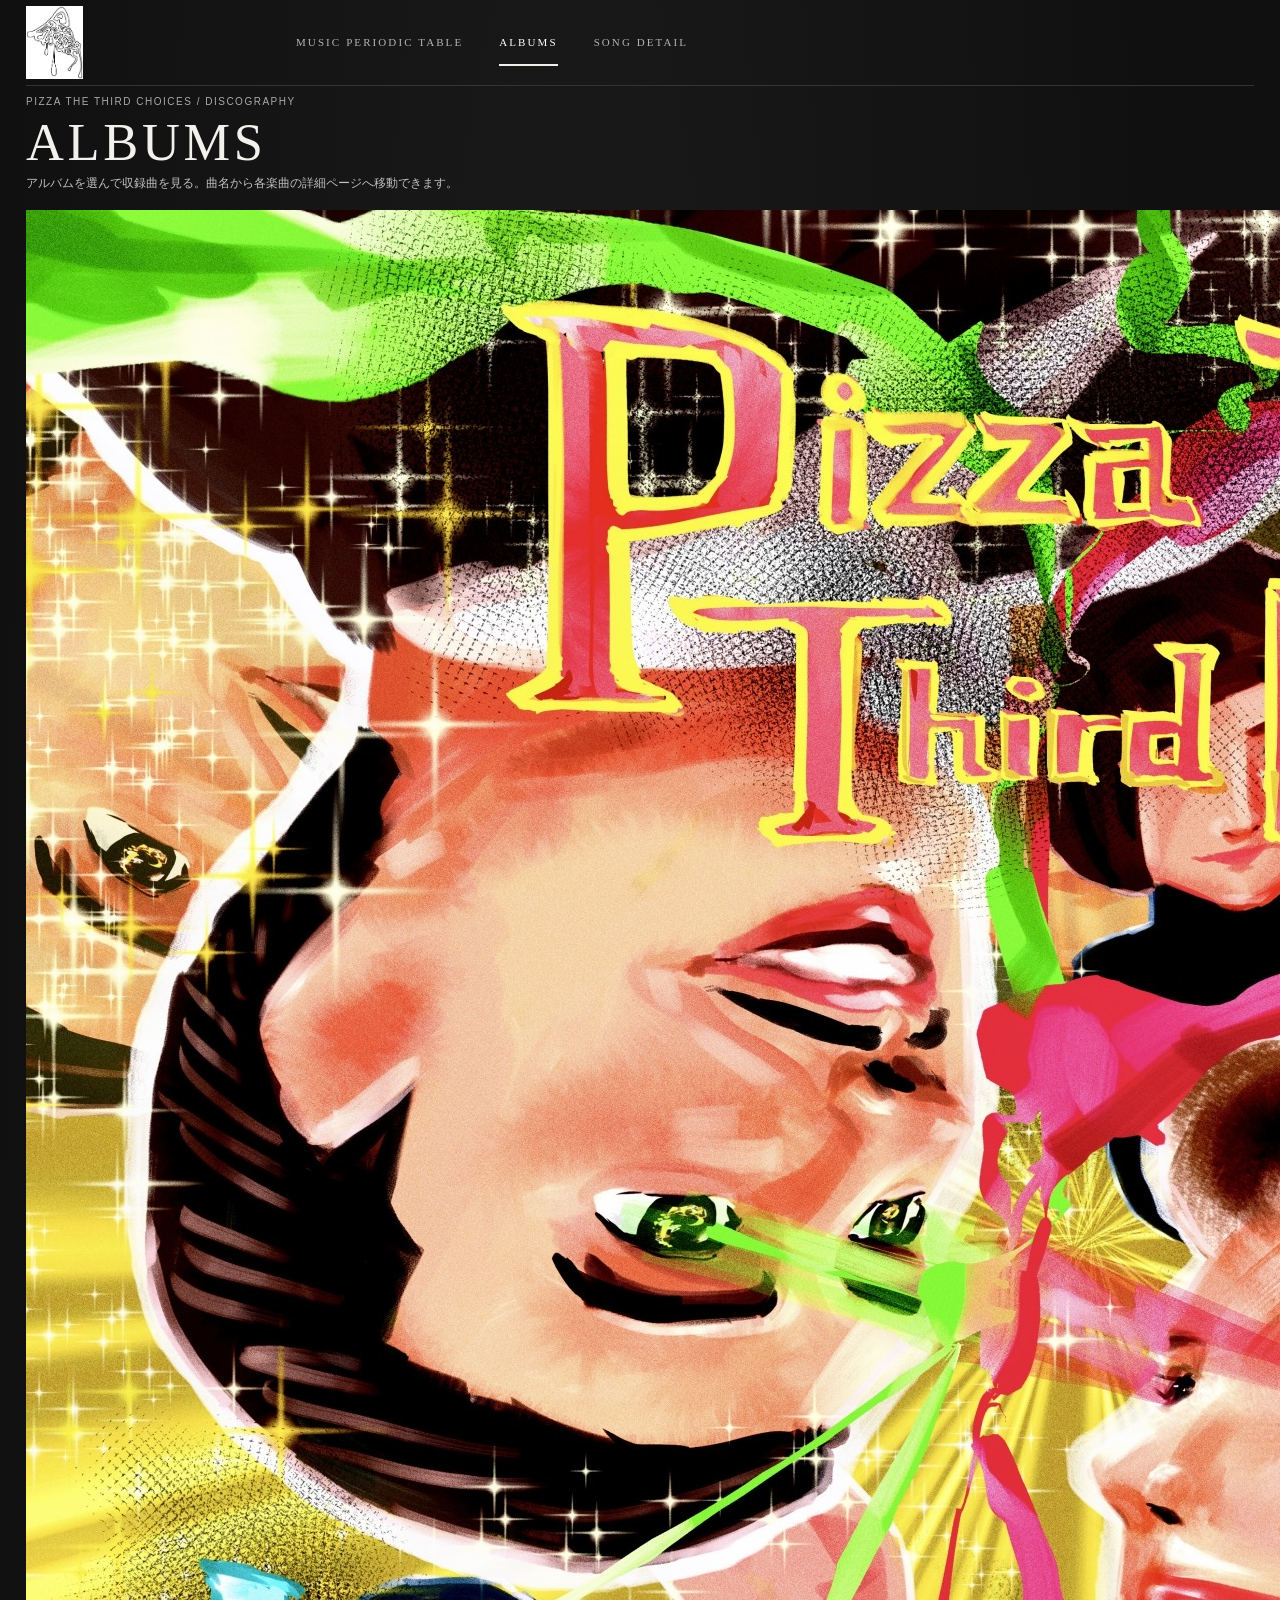
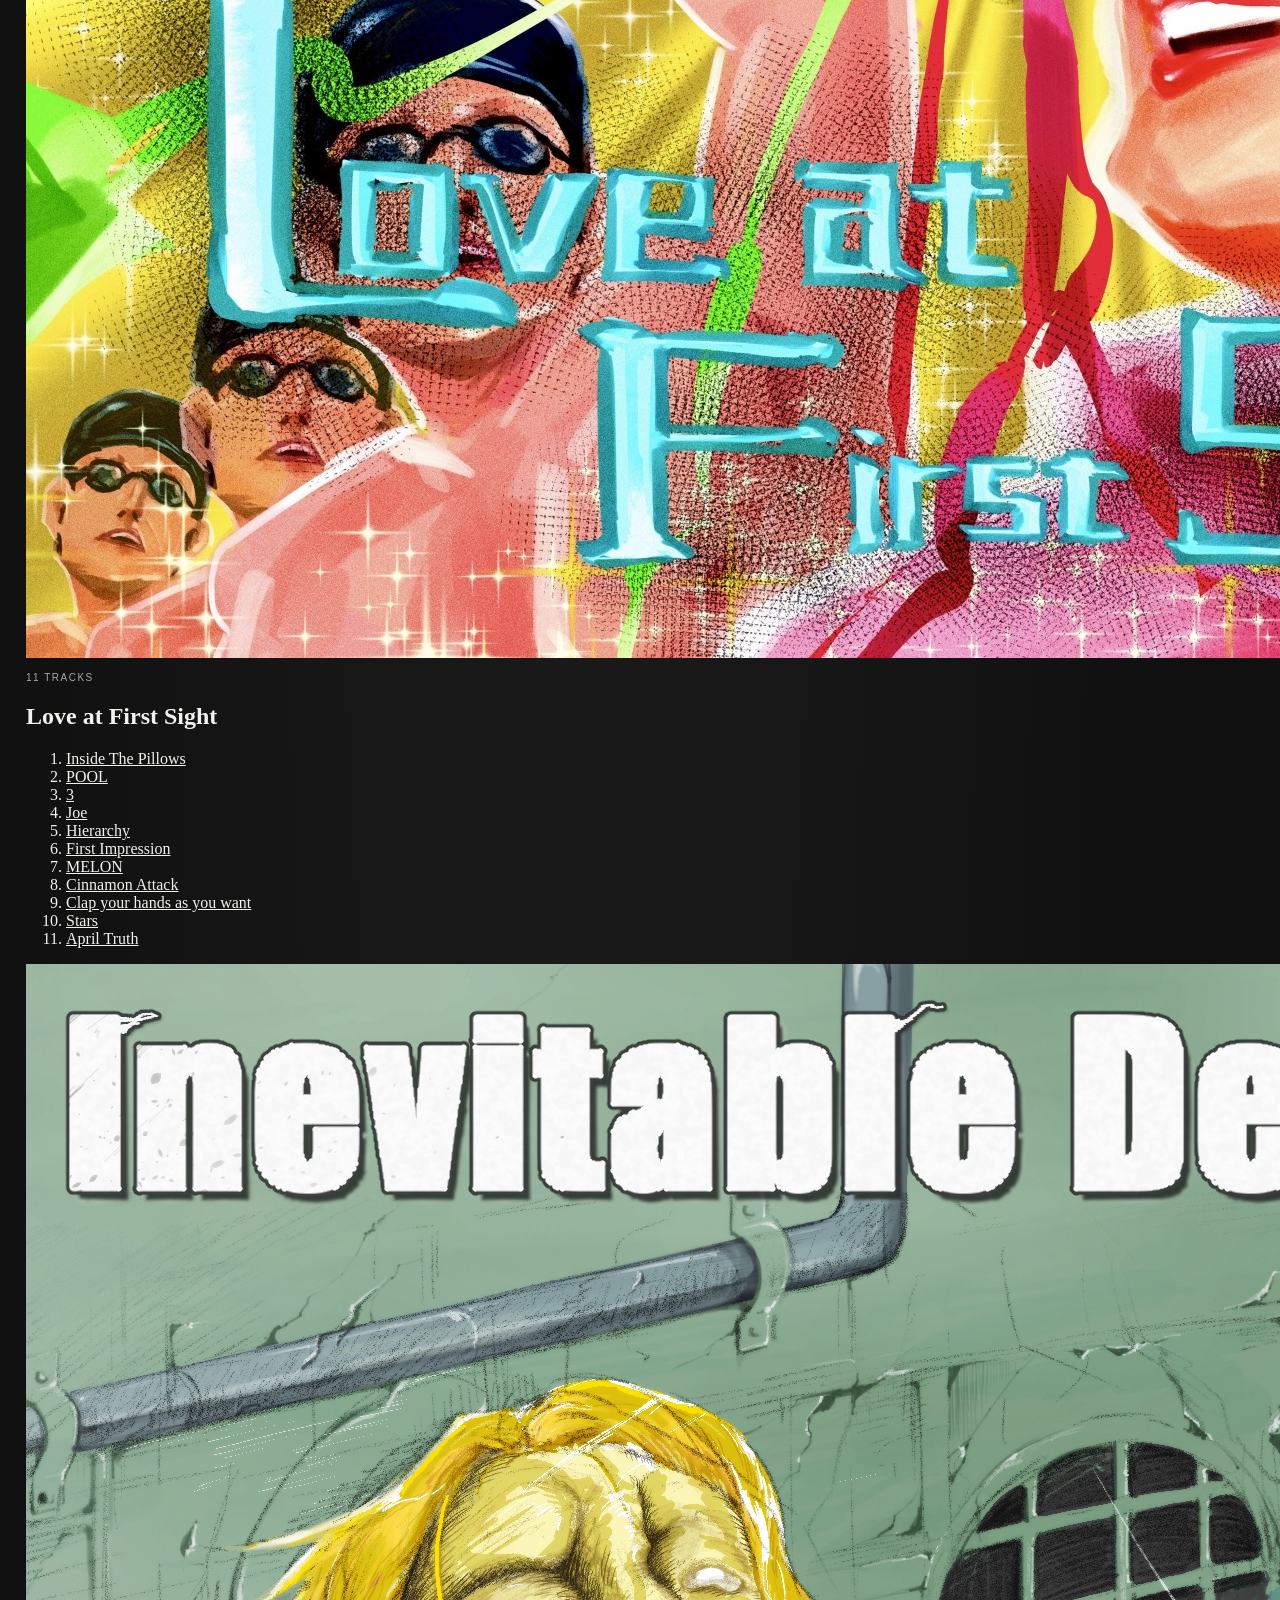
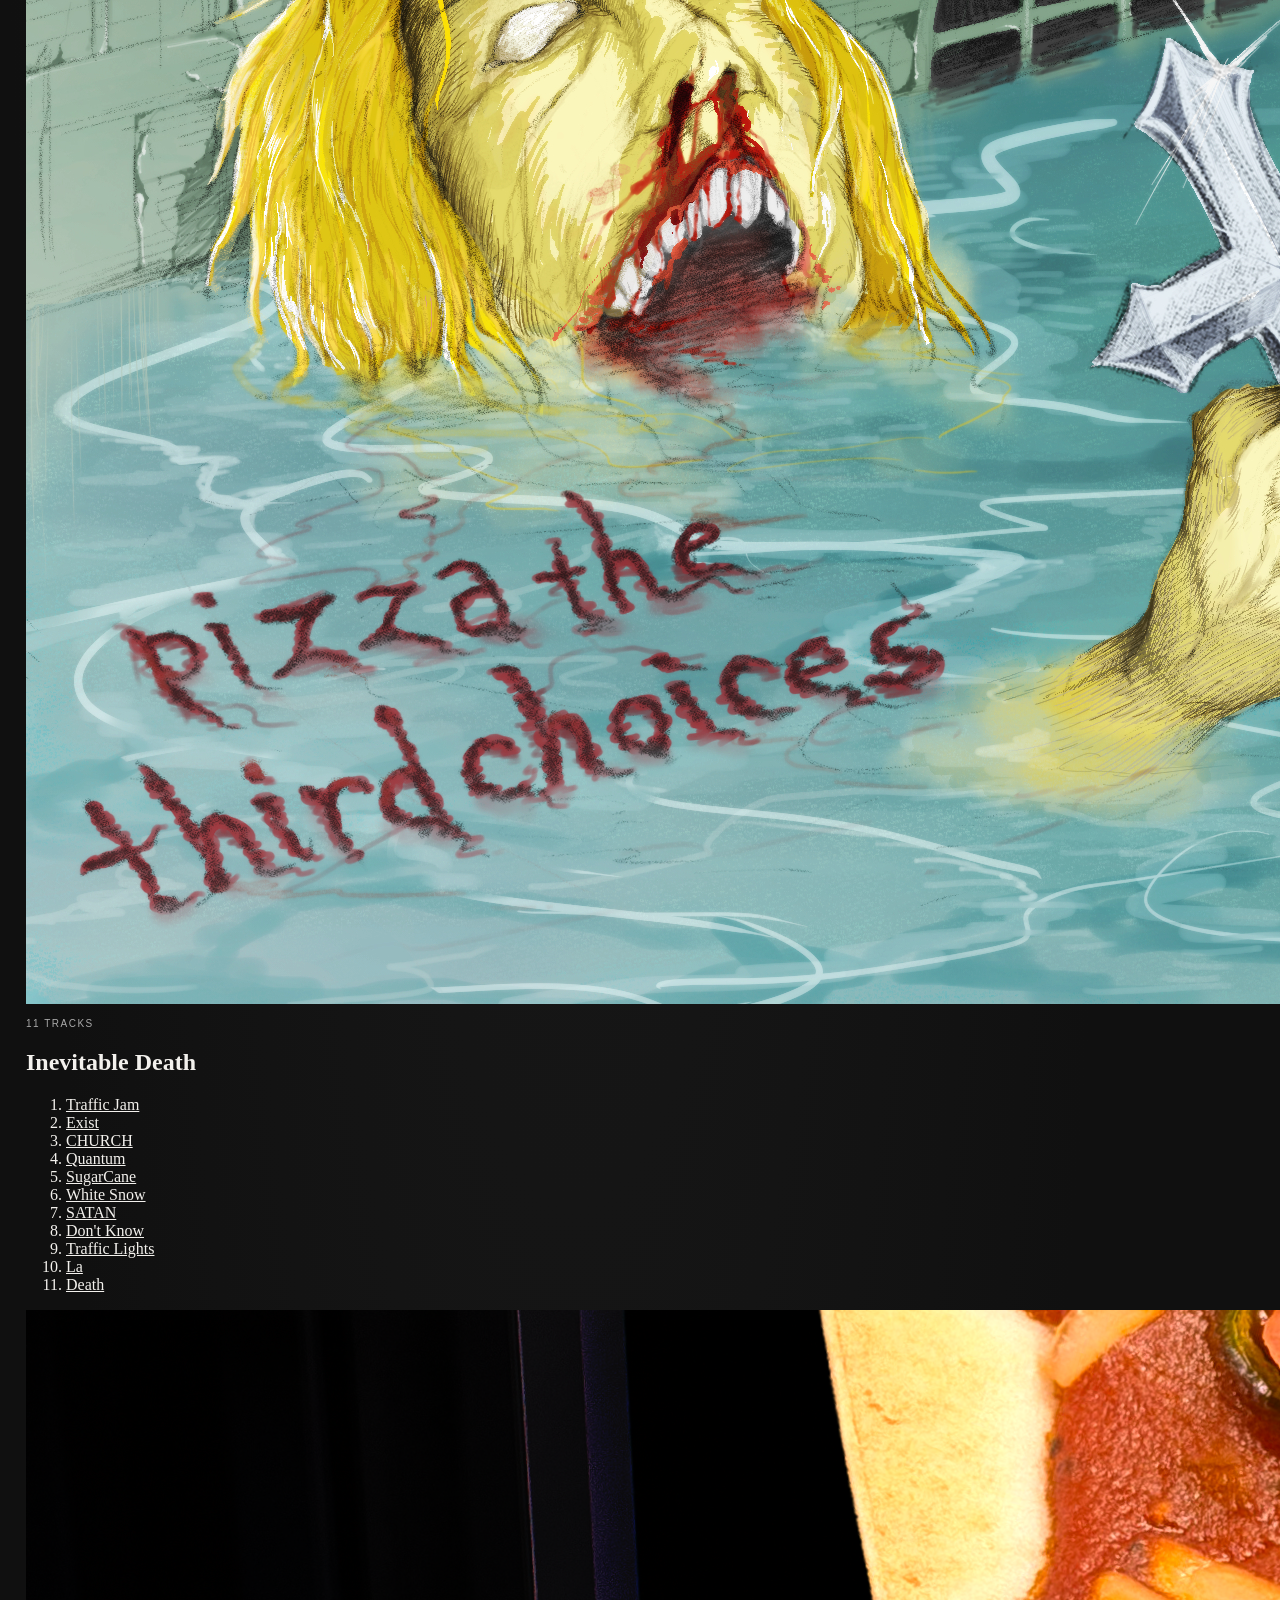
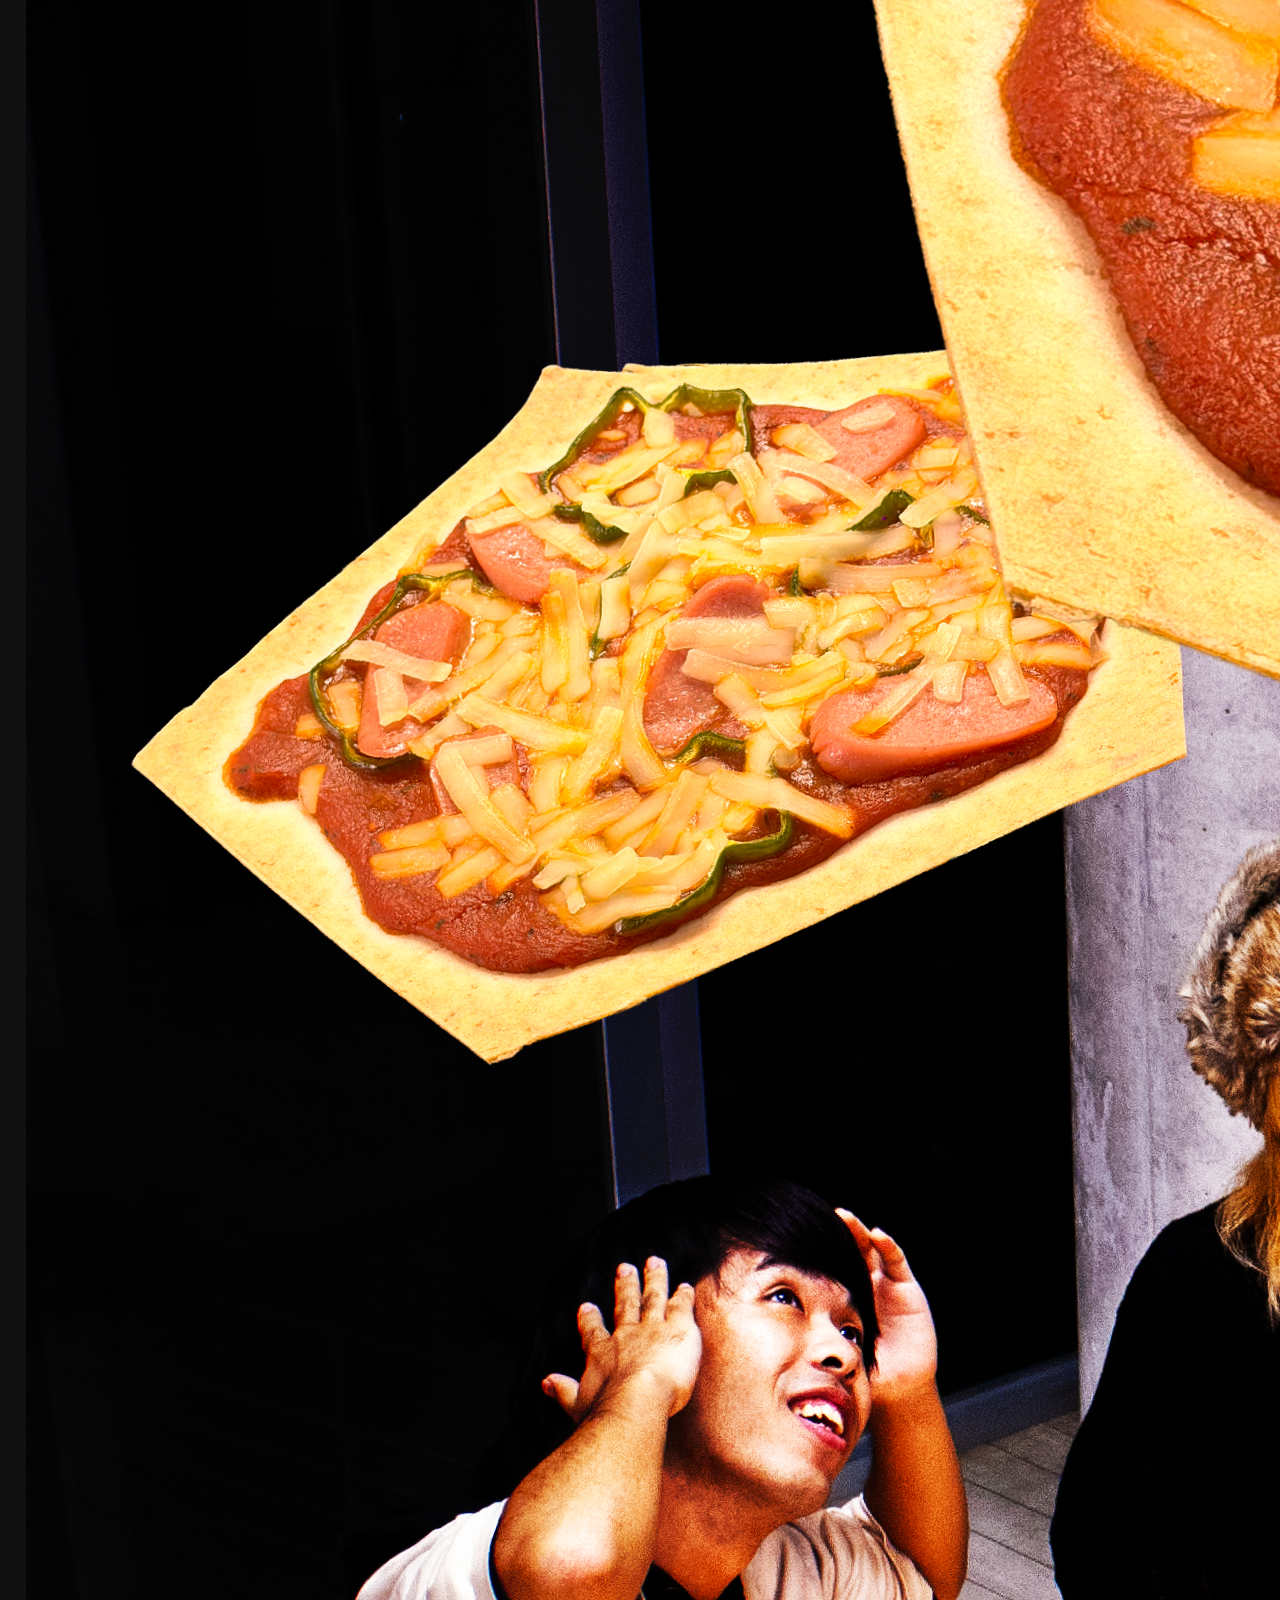
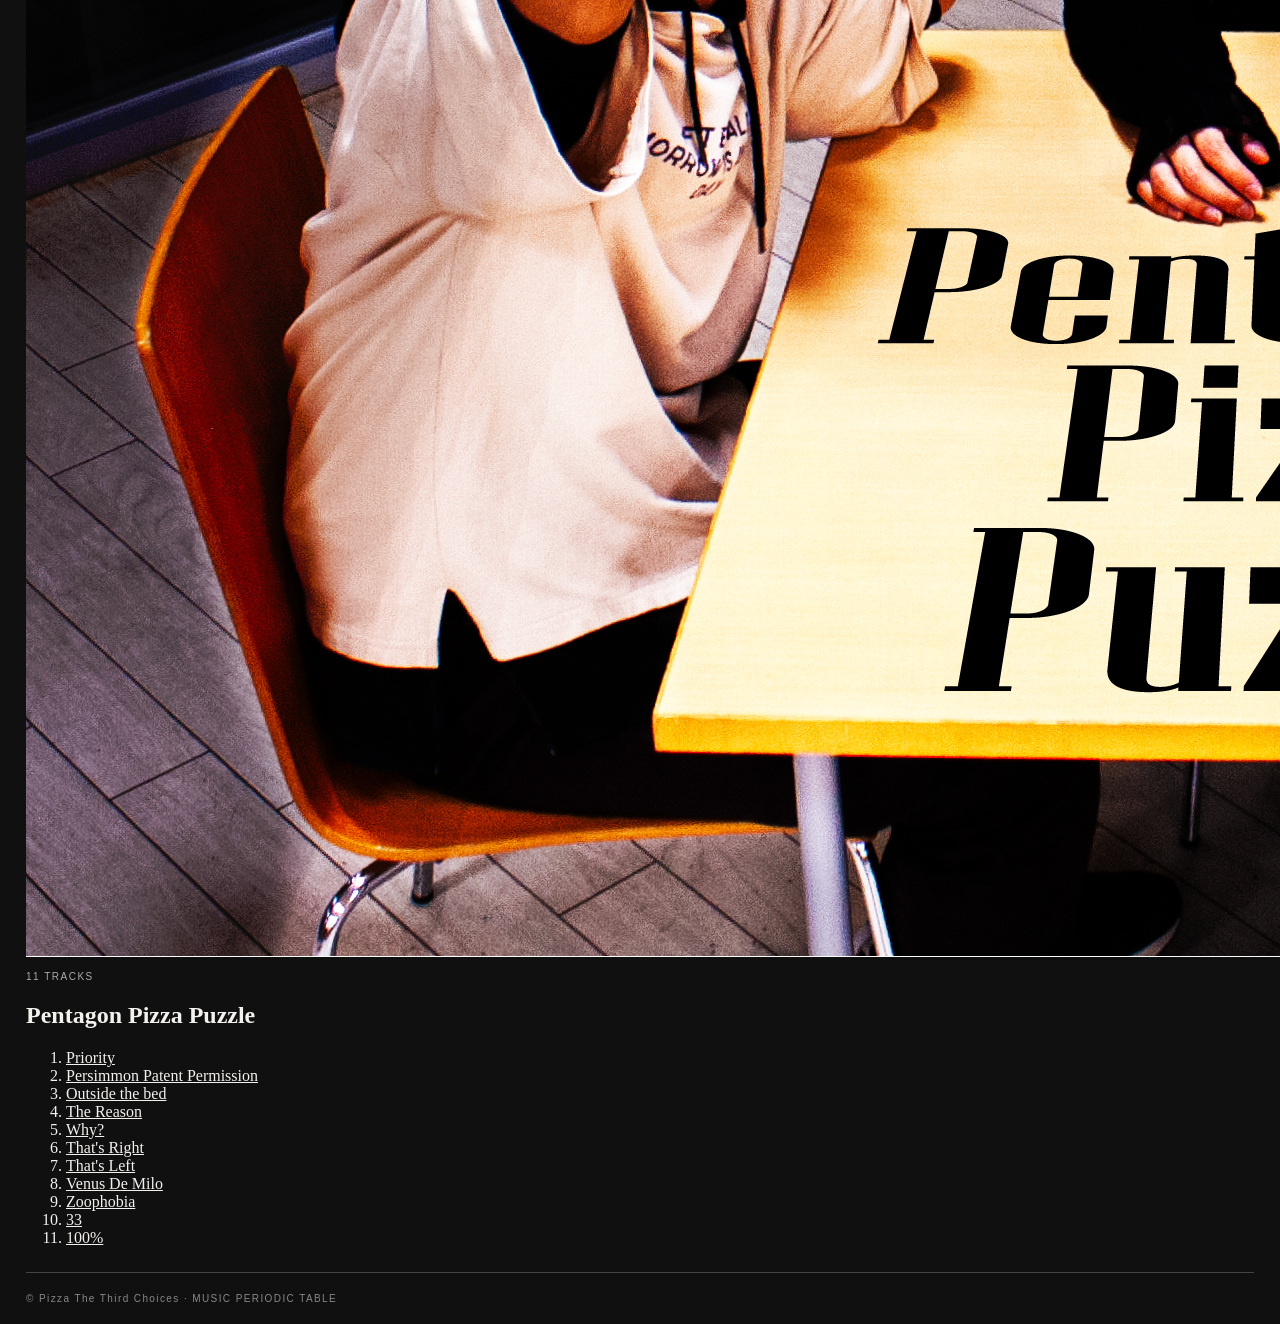
==== albums.html @ a43ccd70 "Add albums list page with links to song details" ====
<!doctype html>
<html lang="ja">
<head>
<meta charset="utf-8">
<meta name="viewport" content="width=device-width,initial-scale=1">
<meta name="theme-color" content="#101010">
<title>ALBUMS | Pizza The Third Choices</title>
<link rel="stylesheet" href="style.css">
</head>
<body>
<div class="site-shell">
<nav class="top-nav" aria-label="メインナビゲーション">
<a class="wordmark" href="index.html"><img src="assets/logo/logo-white.png" alt="Pizza The Third Choices" onerror="this.hidden=true;this.nextElementSibling.hidden=false"><span hidden>Pizza The Third Choices</span></a>
<div class="nav-links"><a href="index.html">MUSIC PERIODIC TABLE</a><a class="active" aria-current="page" href="albums.html">ALBUMS</a><a href="index.html#detail">SONG DETAIL</a></div>
</nav>
<main class="albums-page">
<header class="albums-heading"><p class="eyebrow">PIZZA THE THIRD CHOICES / DISCOGRAPHY</p><h1>ALBUMS</h1><p class="intro">アルバムを選んで収録曲を見る。曲名から各楽曲の詳細ページへ移動できます。</p></header>
<div id="albums-list" class="albums-grid"></div>
</main>
<footer>© Pizza The Third Choices · MUSIC PERIODIC TABLE</footer>
</div>
<script src="script.js"></script>
<script>
const container=document.querySelector('#albums-list');
for(const [album,src] of Object.entries(albumImages)){
 const tracks=songs.filter(song=>song.album===album);
 const card=document.createElement('section');card.className='album-card';
 const cover=document.createElement('img');cover.className='album-card-cover';cover.src=src;cover.alt=album+' ジャケット';cover.loading='lazy';
 const body=document.createElement('div');body.className='album-card-body';
 const meta=document.createElement('p');meta.className='eyebrow';meta.textContent=tracks.length+' TRACKS';
 const heading=document.createElement('h2');heading.textContent=album;
 const list=document.createElement('ol');list.className='album-track-list';
 for(const track of tracks){
  const item=document.createElement('li');const link=document.createElement('a');link.href=songUrl(track);link.textContent=track.title;item.append(link);list.append(item);
 }
 body.append(meta,heading,list);card.append(cover,body);container.append(card);
}
</script>
</body>
</html>
---- style.css ----
:root{color-scheme:dark;font-family:Georgia,"Hiragino Mincho ProN","Yu Mincho",serif;background:#101010;color:#f3f1ed}*{box-sizing:border-box}body{margin:0;background:radial-gradient(ellipse at 45% 20%,#1b1b1b 0%,#101010 60%);min-height:100vh}button,input{font:inherit}button{cursor:pointer}a{color:inherit}.site-shell{max-width:1800px;margin:auto;padding:0 26px}.top-nav{min-height:86px;display:flex;align-items:center;gap:50px;border-bottom:1px solid #343434}.wordmark{display:flex;align-items:center;text-decoration:none;min-width:220px;font-style:italic;font-weight:bold;font-size:24px;line-height:1}.wordmark img{max-width:220px;max-height:73px;object-fit:contain;object-position:left}.nav-links{display:flex;gap:36px;align-items:center;flex-wrap:wrap}.nav-links a{text-decoration:none;font-size:11px;letter-spacing:.19em;color:#b6b4b2;padding:16px 0;border-bottom:2px solid transparent}.nav-links a.active{border-bottom-color:#f1efeb;color:white}.main-layout{display:grid;grid-template-columns:minmax(0,1fr) 365px;gap:28px;padding-top:26px;align-items:start}.left-column{min-width:0}.page-head{display:flex;align-items:end;justify-content:space-between;gap:20px;margin-bottom:24px}.eyebrow{font-family:Arial,sans-serif;font-size:10px;letter-spacing:.15em;color:#aaa}h1{font-size:clamp(36px,4.1vw,72px);line-height:.99;font-weight:400;letter-spacing:.07em;margin:10px 0 3px}.subheading{margin:0;text-align:center;letter-spacing:.4em;font-size:15px}.intro-tools{width:42%;max-width:340px}.intro{font-size:12px;color:#c1c1c1;line-height:1.95;margin:0 0 15px}.search-label{display:block;position:relative}.search-label span{display:block;font-family:Arial,sans-serif;color:#888;font-size:9px;letter-spacing:.16em;margin-bottom:6px}.search-label input{width:100%;background:#191919;border:1px solid #6b6b6b;border-radius:24px;padding:12px 18px;color:#fff;font-size:12px;outline:none}.search-label input:focus{border-color:#fff}.table-scroll{overflow-x:auto;padding:10px 4px 32px}.periodic{display:grid;grid-template-columns:repeat(8,minmax(0,1fr));gap:7px;min-width:650px}.element{position:relative;aspect-ratio:1/1;border:2px solid var(--album-color);border-radius:4px;background-color:var(--album-color);padding:8px;color:#fff;text-align:left;display:flex;flex-direction:column;justify-content:space-between;isolation:isolate;transition:transform .16s,filter .16s;min-width:0}.element:before{content:"";position:absolute;inset:0;background:linear-gradient(180deg,#0009,#0004 45%,#000b);z-index:-1}.element.cover-cell{background-image:var(--cover-url)!important;background-size:cover!important;background-position:center!important}.element:hover,.element:focus-visible{transform:translateY(-4px);z-index:30;outline:1px solid white}.element.selected{outline:2px solid #fff;outline-offset:2px;z-index:6}.element.dim{opacity:.18}.num{font:600 13px Arial,sans-serif;text-shadow:0 1px 5px #000}.symbol{font-size:clamp(17px,2.05vw,30px);font-weight:700;letter-spacing:-.05em;line-height:1.1;text-shadow:0 2px 8px #000,0 1px 3px #000;align-self:center;position:relative;top:-2px}.symbol.long-code{font-size:clamp(14px,1.8vw,25px)}.marks{position:absolute;right:5px;top:5px;display:flex;gap:3px}.mark-icon{display:flex;width:29px;height:29px;padding:3px;border-radius:4px;background:#0008;align-items:center;justify-content:center;filter:drop-shadow(0 1px 2px #000)}.mark-icon svg{width:100%;height:100%;fill:none;stroke:currentColor;stroke-width:1.8}.empty{aspect-ratio:1/1}.tooltip{position:absolute;left:50%;bottom:calc(100% + 12px);transform:translateX(-50%);width:235px;padding:13px;background:#eeeae3;color:#171717;box-shadow:0 10px 30px #000b;text-align:left;pointer-events:none;opacity:0;visibility:hidden;transition:opacity .12s;z-index:40;border-radius:4px}.element:hover .tooltip,.element:focus-visible .tooltip{opacity:1;visibility:visible}.tooltip strong{display:block;font-size:15px;margin:5px 0}.tooltip small{font-family:Arial,sans-serif;font-size:11px;line-height:1.6;display:block}.tooltip .more{margin-top:7px;font-weight:bold}.pair-connector{position:absolute;z-index:12;pointer-events:none;filter:drop-shadow(0 2px 2px #000);display:flex;align-items:center;justify-content:center}.pair-connector.right{width:25px;height:70px;right:-17px;top:50%;transform:translateY(-50%)}.pair-connector.down{width:70px;height:25px;bottom:-17px;left:50%;transform:translateX(-50%)}.pair-connector svg{width:100%;height:100%;overflow:visible}.pair-inline{font:bold 20px Arial,sans-serif;text-shadow:0 1px 3px #000}.legend{display:flex;align-items:center;gap:12px 18px;flex-wrap:wrap;padding:16px 0;border-top:1px solid #444;border-bottom:1px solid #444}.legend span{display:inline-flex;align-items:center;gap:7px;font:11px Arial,sans-serif;color:#ddd}.legend-label{font:12px Georgia,serif;letter-spacing:.06em}.legend .swatch{display:inline-block;width:14px;height:14px;border-radius:2px}.legend svg{width:21px;height:21px;stroke:currentColor;fill:none;stroke-width:1.8}.legend-divider{height:26px;border-left:1px solid #555}.table-note{color:#858585;font:11px Arial,sans-serif;line-height:1.6}.detail{border:1px solid #575757;background:#121212;padding:22px 22px 26px;min-height:550px;position:sticky;top:15px;max-height:calc(100vh - 30px);overflow-y:auto;scrollbar-color:#666 #151515}.detail-top{display:flex;justify-content:space-between;align-items:center}.detail-reset{background:none;border:0;color:#aaa;font-size:23px}.detail-heading{display:flex;align-items:center;gap:17px;margin:15px 0 20px;border-bottom:1px solid #444;padding-bottom:16px}.detail-number{font-size:52px;line-height:1}.detail-heading h2{font-size:24px;line-height:1.15;margin:0;overflow-wrap:anywhere;font-weight:400}.detail-code{font-size:17px;letter-spacing:.16em;margin:7px 0 0;color:#aaa}.detail-album{display:flex;gap:15px;align-items:center}.detail-cover{flex:0 0 45%;aspect-ratio:1/1;background:var(--album-color);display:flex;align-items:center;justify-content:center;color:#222;font:10px Arial,sans-serif;letter-spacing:.1em}.detail-art{width:100%;height:100%;object-fit:cover}.detail-art[hidden]{display:none}.detail-album-meta{display:flex;flex-direction:column;gap:9px;font-size:13px;line-height:1.5;overflow-wrap:anywhere}.detail-album-meta small{font:10px Arial,sans-serif;color:#999}.detail-album-meta span{font:11px Arial,sans-serif;color:#bbb}.description-section{margin-top:25px;border-top:1px solid #444;padding-top:18px}.description-section h3,.video-section h3{font-size:16px;font-weight:400;margin:0 0 10px}.description-section p{font-size:13px;line-height:1.9;color:#c7c7c7}.pair-jump,.detail-page-link{display:block;width:100%;text-align:center;border:1px solid #777;border-radius:4px;padding:11px 8px;background:transparent;color:#eee;text-decoration:none;font-size:12px;margin:14px 0}.pair-jump:hover,.detail-page-link:hover{background:#333}.video-section{border-top:1px solid #444;margin-top:22px;padding-top:18px;display:flex;flex-direction:column;gap:12px;align-items:center}.video-section h3{align-self:stretch}.shorts-player{width:min(100%,220px);aspect-ratio:9/16;border:1px solid #555;border-radius:5px;background:#222}.video-section a{font:12px Arial,sans-serif;color:#eee}.site-shell footer{border-top:1px solid #444;padding:20px 0;margin-top:25px;color:#888;font:10px Arial,sans-serif;letter-spacing:.14em}@media(max-width:1100px){.main-layout{grid-template-columns:1fr}.detail{position:static;max-height:none;min-height:0}.detail-album{max-width:500px}.detail-cover{max-width:170px}.periodic{min-width:640px}}@media(max-width:650px){.site-shell{padding:0 12px}.top-nav{gap:14px;min-height:65px}.wordmark{min-width:110px;font-size:15px}.wordmark img{max-width:110px;max-height:50px}.nav-links{gap:12px}.nav-links a{font-size:9px;letter-spacing:.05em}.page-head{display:block}.intro-tools{width:100%;max-width:none;margin-top:15px}.intro{font-size:11px}.main-layout{padding-top:18px}.periodic{gap:5px}.element{padding:6px}.detail{padding:16px}.legend{gap:9px 12px}}@media(hover:none){.tooltip{display:none}}

/* V6: Paired songs share one rectangular frame. The diagonal is a real internal divider. */
.periodic{grid-auto-rows:auto;align-items:stretch}
.pair-unit{position:relative;isolation:isolate;min-width:0;min-height:0;border:2px solid #eee;border-radius:4px;overflow:visible;background:#101010;z-index:2}
.pair-unit:hover,.pair-unit:focus-within{z-index:35}
.pair-unit .element{position:absolute;border:0;border-radius:0;outline-offset:-3px;aspect-ratio:auto;overflow:visible;min-height:0;min-width:0;transform:none}
.pair-unit .element:hover,.pair-unit .element:focus-visible{transform:none;filter:brightness(1.16)}
.pair-horizontal{grid-column-end:span 2;aspect-ratio:2/1}
.pair-vertical{grid-row-end:span 2;aspect-ratio:1/2}
.pair-horizontal .pair-first{inset:0 50% 0 0;clip-path:polygon(0 0,100% 0,calc(100% - 17%) 100%,0 100%)}
.pair-horizontal .pair-second{inset:0 0 0 50%;clip-path:polygon(17% 0,100% 0,100% 100%,0 100%)}
/* Use overlapping half-cell hit areas so the diagonal halves remain independently clickable. */
.pair-horizontal .pair-first{right:42%;clip-path:polygon(0 0,100% 0,86% 100%,0 100%)}
.pair-horizontal .pair-second{left:42%;clip-path:polygon(14% 0,100% 0,100% 100%,0 100%)}
.pair-vertical .pair-first{inset:0 0 42% 0;clip-path:polygon(0 0,100% 0,100% 86%,0 100%)}
.pair-vertical .pair-second{inset:42% 0 0 0;clip-path:polygon(0 14%,100% 0,100% 100%,0 100%)}
.pair-divider{position:absolute;pointer-events:none;z-index:10;filter:drop-shadow(0 1px 2px #000)}
.pair-horizontal .pair-divider{top:0;bottom:0;left:50%;width:2px;background:#fff;transform:skewX(-9deg);transform-origin:center}
.pair-vertical .pair-divider{left:0;right:0;top:50%;height:2px;background:#fff;transform:skewY(-9deg);transform-origin:center}
.pair-unit .num,.pair-unit .symbol,.pair-unit .marks{z-index:1}
.pair-unit .tooltip{z-index:50}
.pair-unit .element.selected{outline:2px solid #fff;outline-offset:-3px}
.pair-unit .element .symbol{font-size:clamp(16px,1.9vw,28px)}

/* Song detail page: constrain desktop cover artwork without changing the mobile layout. */
@media (min-width: 701px) {
  .song-page-layout {
    max-width: 1060px;
    margin: 0 auto;
    padding: 28px 24px;
  }
  .song-page-layout .detail {
    position: static;
    max-height: none;
    min-height: 0;
    overflow: visible;
  }
  .song-page-layout #song-page:has(> .detail-art) {
    display: grid;
    grid-template-columns: minmax(0, 320px) minmax(0, 1fr);
    align-items: start;
    gap: 28px;
  }
  .song-page-layout .detail-art {
    display: block;
    width: 100%;
    height: auto;
    aspect-ratio: 1 / 1;
    object-fit: cover;
  }
}

/* Keep song marks proportional to the smaller periodic-table cells on phones. */
@media (max-width: 650px) {
  .element .marks { top: 3px; right: 3px; gap: 2px; }
  .element .mark-icon { width: 18px; height: 18px; padding: 2px; border-radius: 3px; }
}
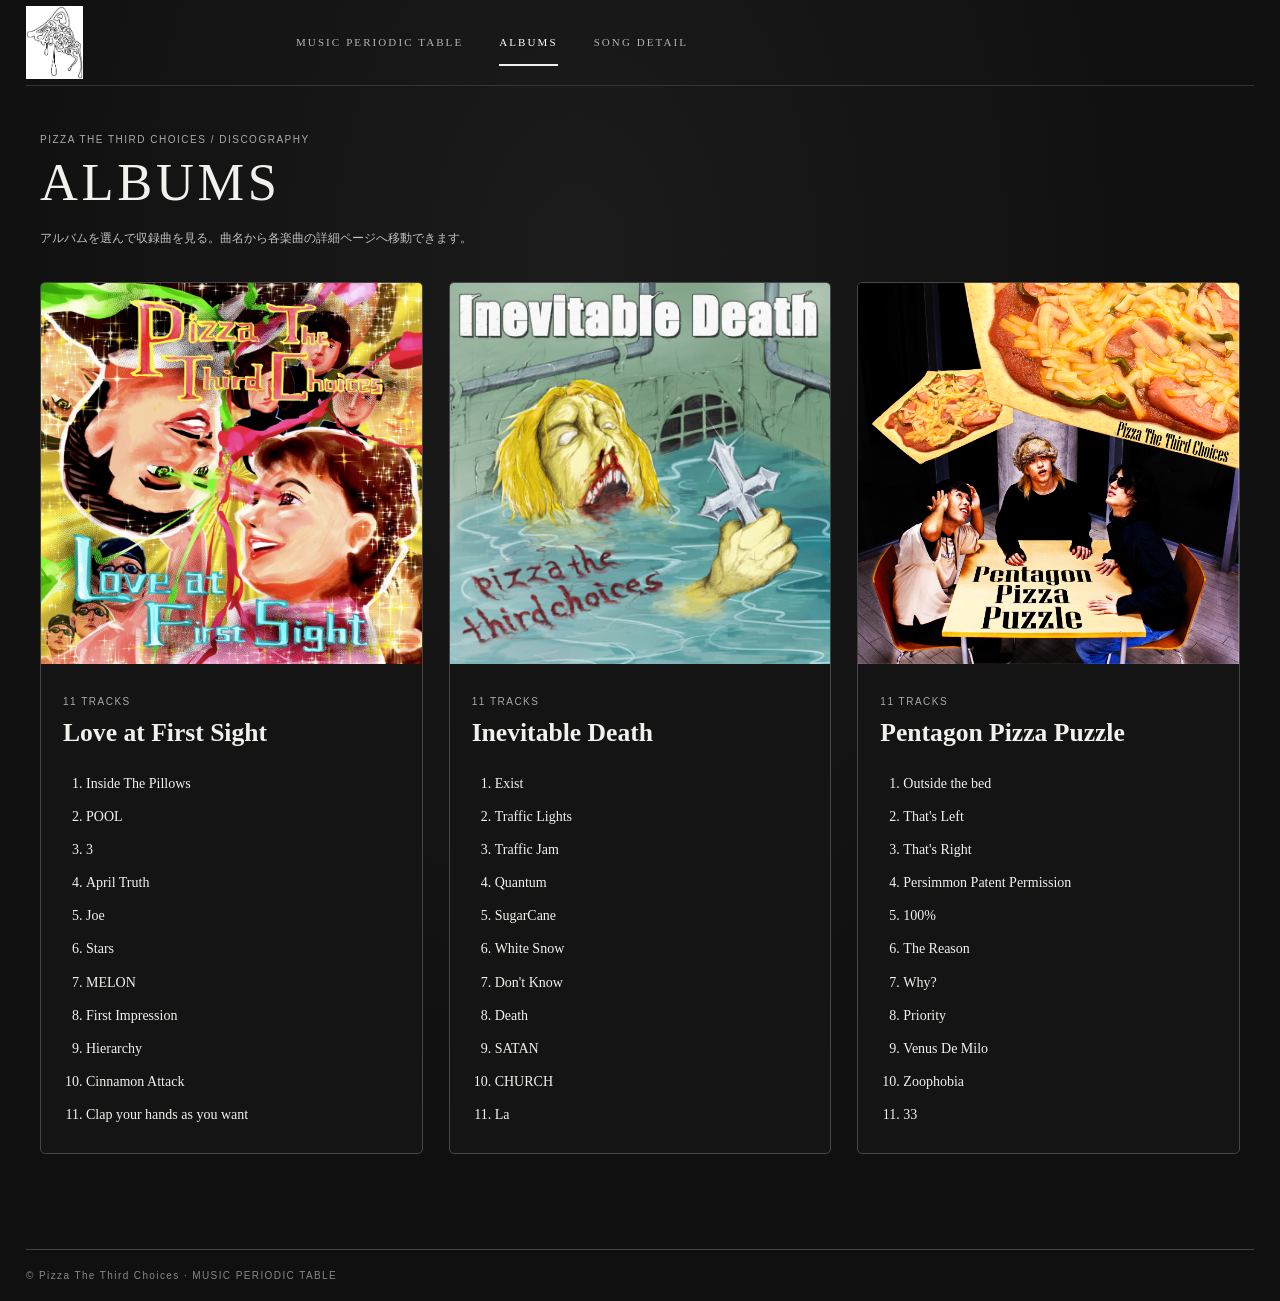
==== commit dc41ac48: "Set official track order for each album" ====
--- a/albums.html
+++ b/albums.html
@@ -22,8 +22,15 @@
 <script src="script.js"></script>
 <script>
 const container=document.querySelector('#albums-list');
+// Album track order is independent of the periodic-table element numbers.
+const albumTrackOrder={
+ 'Love at First Sight':['ITP','POL','THR','APT','JOE','STR','MEL','FIM','HRC','CNA','CLP'],
+ 'Inevitable Death':['EXI','TRL','TRJ','QUA','SUC','WSN','DOK','DET','SAT','CHU','LA'],
+ 'Pentagon Pizza Puzzle':['OTB','TSL','TSR','PPP','OH%','TRS','WHY','PRI','VDM','ZOO','THT']
+};
 for(const [album,src] of Object.entries(albumImages)){
- const tracks=songs.filter(song=>song.album===album);
+ const order=albumTrackOrder[album]||[];
+ const tracks=order.map(code=>songs.find(song=>song.album===album&&song.code===code)).filter(Boolean);
  const card=document.createElement('section');card.className='album-card';
  const cover=document.createElement('img');cover.className='album-card-cover';cover.src=src;cover.alt=album+' ジャケット';cover.loading='lazy';
  const body=document.createElement('div');body.className='album-card-body';
--- a/style.css
+++ b/style.css
@@ -56,3 +56,18 @@
   .element .marks { top: 3px; right: 3px; gap: 2px; }
   .element .mark-icon { width: 18px; height: 18px; padding: 2px; border-radius: 3px; }
 }
+
+/* Albums index */
+.albums-page{max-width:1200px;margin:0 auto;padding:38px 0 70px}
+.albums-heading{margin-bottom:32px}
+.albums-heading h1{margin:12px 0 18px}
+.albums-grid{display:grid;grid-template-columns:repeat(auto-fit,minmax(min(100%,330px),1fr));align-items:start;gap:26px}
+.album-card{min-width:0;border:1px solid #464646;background:#141414;border-radius:5px;overflow:hidden}
+.album-card-cover{display:block;width:100%;height:auto;aspect-ratio:1/1;object-fit:cover}
+.album-card-body{padding:22px}
+.album-card h2{font-size:clamp(21px,2vw,29px);line-height:1.25;margin:10px 0 18px;overflow-wrap:anywhere}
+.album-track-list{padding-left:23px;margin:0;line-height:1.65}
+.album-track-list li{padding:5px 0;font-size:14px}
+.album-track-list a{text-decoration:none;border-bottom:1px solid transparent}
+.album-track-list a:hover,.album-track-list a:focus-visible{border-bottom-color:currentColor}
+@media(max-width:650px){.albums-page{padding:27px 0 45px}.albums-grid{gap:20px}.album-card-body{padding:18px}}
